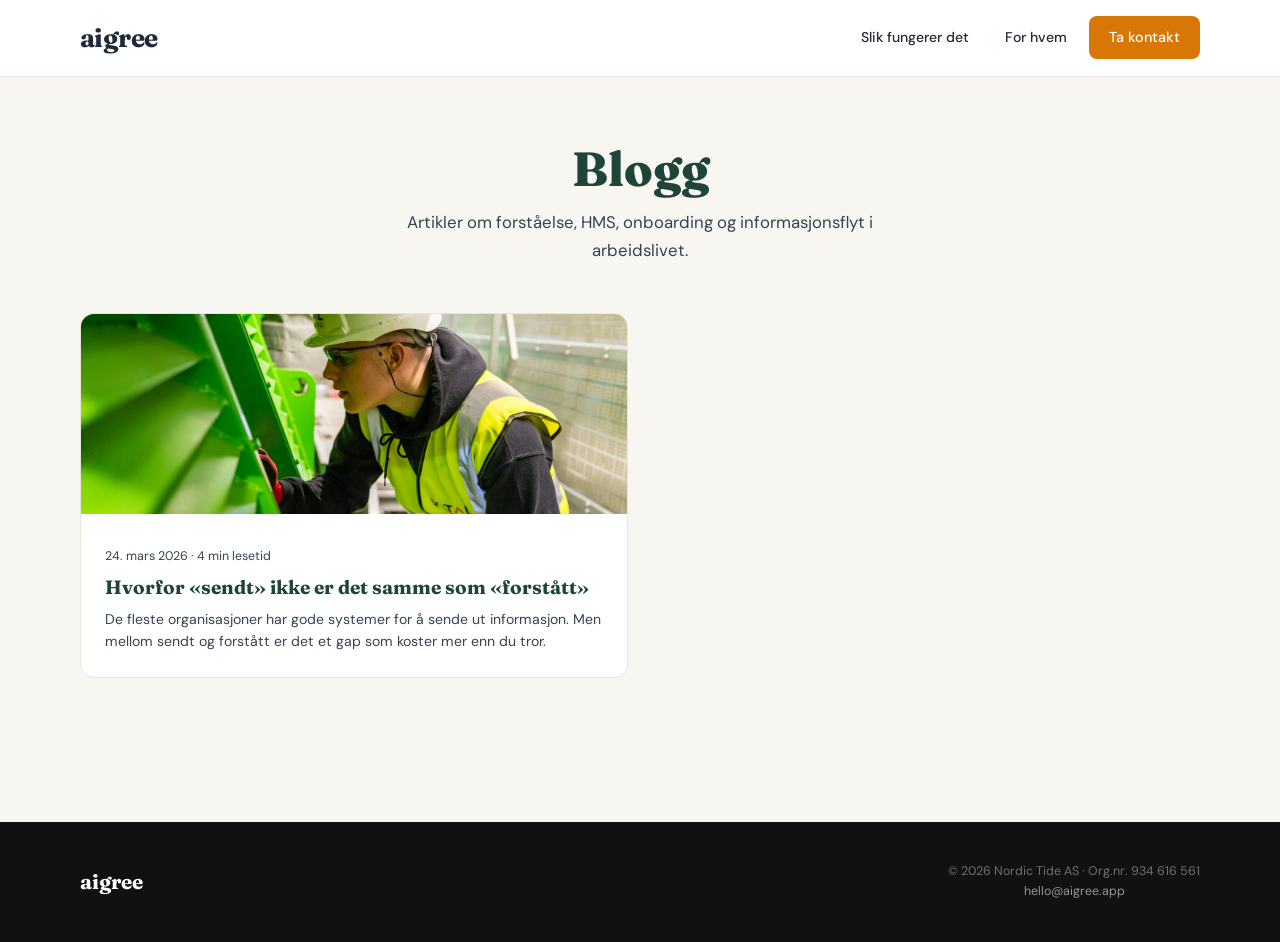
==== blogg/index.html @ a33f4e33 "Add robots.txt, sitemap.xml, and noindex on blog pages - robots.txt: allow all except /blogg/ - site" ====
<!DOCTYPE html>
<html lang="nb">
<head>
<meta charset="UTF-8">
<meta name="viewport" content="width=device-width, initial-scale=1.0">
<title>Blogg — Aigree</title>
<meta name="description" content="Artikler om forståelse, HMS, onboarding og informasjonsflyt i arbeidslivet.">
<meta name="robots" content="noindex, nofollow">
<link rel="canonical" href="https://aigree.no/blogg/">
<meta property="og:type" content="website">
<meta property="og:title" content="Blogg — Aigree">
<meta property="og:description" content="Artikler om forståelse, HMS, onboarding og informasjonsflyt i arbeidslivet.">
<meta property="og:url" content="https://aigree.no/blogg/">
<meta property="og:image" content="https://aigree.no/images/seo-og.jpg">
<link rel="icon" type="image/svg+xml" href="/favicon.svg">
<link rel="preconnect" href="https://fonts.googleapis.com">
<link rel="preconnect" href="https://fonts.gstatic.com" crossorigin>
<link href="https://fonts.googleapis.com/css2?family=Fraunces:opsz,wght@9..144,400;9..144,500;9..144,600;9..144,700;9..144,800&family=DM+Sans:ital,opsz,wght@0,9..40,300;0,9..40,400;0,9..40,500;0,9..40,600;1,9..40,400&display=swap" rel="stylesheet">
<link rel="stylesheet" href="/css/shared.css">
</head>
<body>

<nav>
<div class="container nav-inner">
<a href="/" class="logo">aigree</a>
<div class="nav-links">
<!-- <a href="/blogg/" class="nav-a">Blogg</a> -->
<a href="/#slik-fungerer-det" class="nav-a">Slik fungerer det</a>
<a href="/#hvem-bruker-det" class="nav-a">For hvem</a>
<a href="/#kontakt" class="nav-cta">Ta kontakt</a>
</div>
</div>
</nav>

<section class="blog-header">
<div class="container">
<h1>Blogg</h1>
<p>Artikler om forståelse, HMS, onboarding og informasjonsflyt i arbeidslivet.</p>
</div>
</section>

<section style="padding:0 0 5rem">
<div class="container">
<div class="blog-list">

<a href="/blogg/eksempel" class="blog-card">
<img src="/images/hero-industrial-onboarding.jpg" alt="Arbeider med hjelm i industrielt miljø" class="blog-card-img">
<div class="blog-card-body">
<div class="blog-card-meta">24. mars 2026 · 4 min lesetid</div>
<h2>Hvorfor «sendt» ikke er det samme som «forstått»</h2>
<p>De fleste organisasjoner har gode systemer for å sende ut informasjon. Men mellom sendt og forstått er det et gap som koster mer enn du tror.</p>
</div>
</a>

<!-- Legg til flere blog-card her etter hvert -->

</div>
</div>
</section>

<footer>
<div class="container footer-inner">
<div class="footer-logo">aigree</div>
<div class="footer-text">© 2026 Nordic Tide AS · Org.nr. 934 616 561<br><a href="mailto:hello@aigree.app">hello@aigree.app</a></div>
</div>
</footer>

</body>
</html>
---- css/shared.css ----
/* ═══ Aigree — Shared CSS ═══ */

*,*::before,*::after{margin:0;padding:0;box-sizing:border-box}
:root{
  --sage:#2D5F4F;--sage-l:#3A7A66;--sage-d:#1E4538;
  --cream:#F8F6F1;--cream-w:#F3EFE7;
  --burnt:#D97706;--burnt-l:#F59E0B;
  --charcoal:#1F2937;--charcoal-s:#374151;
  --taupe:#E8E4DB;--taupe-l:#F0EDE6;--white:#fff;
  --font-d:'Fraunces',Georgia,serif;--font-b:'DM Sans',system-ui,sans-serif;
}
html{scroll-behavior:smooth}
body{font-family:var(--font-b);color:var(--charcoal);background:var(--cream);line-height:1.65;font-size:16px;-webkit-font-smoothing:antialiased;overflow-x:hidden}
.container{width:100%;max-width:1200px;margin:0 auto;padding:0 1.25rem}
@media(min-width:768px){.container{padding:0 2rem}}
@media(min-width:1024px){.container{padding:0 2.5rem}}
@keyframes fadeUp{from{opacity:0;transform:translateY(28px)}to{opacity:1;transform:translateY(0)}}
.fade-up{animation:fadeUp .7s ease-out both}
.fade-up-d1{animation:fadeUp .7s .1s ease-out both}
.fade-up-d2{animation:fadeUp .7s .2s ease-out both}
.fade-up-d3{animation:fadeUp .7s .3s ease-out both}
.reveal{opacity:0;transform:translateY(28px);transition:opacity .7s ease-out,transform .7s ease-out}
.reveal.visible{opacity:1;transform:translateY(0)}
.reveal-d1{transition-delay:.1s}.reveal-d2{transition-delay:.2s}.reveal-d3{transition-delay:.3s}

/* Nav */
nav{position:sticky;top:0;z-index:100;background:rgba(255,255,255,.95);backdrop-filter:blur(12px);-webkit-backdrop-filter:blur(12px);border-bottom:1px solid var(--taupe)}
.nav-inner{display:flex;align-items:center;justify-content:space-between;padding-top:1rem;padding-bottom:1rem}
.logo{font-family:var(--font-d);font-size:1.65rem;font-weight:700;color:var(--charcoal);text-decoration:none;letter-spacing:-.02em}
.logo-img{height:32px;width:auto}
.nav-cta{display:inline-flex;align-items:center;gap:.5rem;background:var(--burnt);color:var(--white);font-family:var(--font-b);font-weight:500;font-size:.9rem;padding:.6rem 1.25rem;border-radius:8px;border:none;cursor:pointer;text-decoration:none;transition:all .25s}
.nav-cta:hover{background:var(--burnt-l);transform:translateY(-1px);box-shadow:0 4px 12px rgba(217,119,6,.2)}
.nav-links{display:flex;align-items:center;gap:.5rem}
.nav-a{color:var(--charcoal);text-decoration:none;font-size:.88rem;font-weight:500;padding:7px 14px;border-radius:8px;transition:background .15s}
.nav-a:hover{background:rgba(0,0,0,.04)}
@media(max-width:767px){.nav-a{display:none}}

/* Hero */
.hero{position:relative;padding:5rem 0 6rem;overflow:hidden}
.hero::before{content:'';position:absolute;top:-40%;right:-15%;width:600px;height:600px;border-radius:50%;background:radial-gradient(circle,rgba(45,95,79,.06) 0%,transparent 70%);pointer-events:none}
.hero-grid{position:relative;display:grid;grid-template-columns:1fr;gap:3rem;align-items:center}
@media(min-width:768px){.hero-grid{grid-template-columns:1fr 1fr;gap:3.5rem}}
.hero-content{position:relative}
.hero-tag{display:inline-block;font-size:.85rem;font-weight:500;color:var(--sage);background:rgba(45,95,79,.08);padding:.4rem 1rem;border-radius:100px;margin-bottom:1.5rem;letter-spacing:.02em}
.hero h1{font-family:var(--font-d);font-size:clamp(2.4rem,5.5vw,3.8rem);font-weight:800;color:var(--sage-d);line-height:1.12;letter-spacing:-.025em;margin-bottom:1.5rem}
.hero h1 em{font-style:normal;color:var(--burnt)}
.hero-sub{font-size:1.15rem;color:var(--charcoal-s);line-height:1.7;max-width:600px;margin-bottom:2.25rem}
.hero-cta{display:inline-flex;align-items:center;gap:.6rem;background:var(--burnt);color:var(--white);font-family:var(--font-b);font-weight:600;font-size:1rem;padding:.85rem 1.75rem;border-radius:10px;border:none;cursor:pointer;text-decoration:none;transition:all .25s;box-shadow:0 2px 8px rgba(217,119,6,.2)}
.hero-cta:hover{background:var(--burnt-l);transform:translateY(-2px);box-shadow:0 6px 20px rgba(217,119,6,.25)}
.hero-cta svg{transition:transform .25s}.hero-cta:hover svg{transform:translateX(3px)}
.hero-visual{display:none}
@media(min-width:768px){.hero-visual{display:flex;justify-content:center;align-items:center}}
.hero-visual img{width:100%;border-radius:14px;box-shadow:0 8px 40px rgba(30,69,56,.12);max-width:480px;aspect-ratio:4/3}
.hero-visual .ph{width:100%;aspect-ratio:4/3;max-width:480px}

/* Trust gap */
.trustgap{padding:5.5rem 0;background:var(--cream)}
.trustgap-grid{display:grid;grid-template-columns:1fr;gap:3rem;align-items:center}
@media(min-width:768px){.trustgap-grid{grid-template-columns:1fr 1fr;gap:4rem}}
.trustgap-label{font-family:var(--font-d);font-size:.82rem;font-weight:600;color:var(--burnt);text-transform:uppercase;letter-spacing:.1em;margin-bottom:1rem}
.trustgap h2{font-family:var(--font-d);font-size:clamp(1.8rem,3.5vw,2.6rem);font-weight:700;color:var(--sage-d);line-height:1.2;letter-spacing:-.02em;margin-bottom:1.25rem}
.trustgap-text{color:var(--charcoal-s);font-size:1.02rem;line-height:1.75}
.trustgap-text+.trustgap-text{margin-top:1rem}
.gap-card{background:var(--sage-d);border:none;border-radius:12px;padding:1.25rem 1.5rem;display:flex;align-items:flex-start;gap:1rem;transition:all .3s}
.gap-card:hover{box-shadow:0 4px 16px rgba(30,69,56,.2)}
.gap-icon{flex-shrink:0;width:40px;height:40px;border-radius:10px;display:flex;align-items:center;justify-content:center;background:var(--white)}
.gap-icon svg{width:20px;height:20px;stroke-width:1.8;stroke-linecap:round;stroke-linejoin:round;fill:none}
.gap-icon.send svg{stroke:#22c55e}
.gap-icon.sign svg{stroke:var(--burnt)}
.gap-icon.risk svg{stroke:#dc2626}
.gap-card h4{font-family:var(--font-d);font-size:1rem;font-weight:600;color:var(--cream);margin-bottom:.25rem}
.gap-card p{font-size:.9rem;color:rgba(248,246,241,.75);line-height:1.6}
.trustgap-visual{display:flex;flex-direction:column;gap:1.25rem}

/* Stats */
.stats{padding:4.5rem 0;background:var(--sage-d);color:var(--cream)}
.stats-grid{display:grid;grid-template-columns:repeat(2,1fr);gap:2rem 1.5rem}
@media(min-width:768px){.stats-grid{grid-template-columns:repeat(4,1fr);gap:2rem}}
.stat-item{text-align:center}
.stat-number{font-family:var(--font-d);font-size:clamp(1.6rem,3.5vw,2.4rem);font-weight:700;color:var(--burnt-l);line-height:1.2;margin-bottom:.4rem}
.stat-label{font-size:.88rem;color:rgba(248,246,241,.75);line-height:1.5}
.stat-source{font-size:.72rem;color:rgba(248,246,241,.4);margin-top:.35rem}

/* Diff */
.diff{padding:5.5rem 0;background:var(--white)}
.diff-header{text-align:center;max-width:680px;margin:0 auto 3.5rem}
.diff-header h2{font-family:var(--font-d);font-size:clamp(1.8rem,3.5vw,2.6rem);font-weight:700;color:var(--sage-d);line-height:1.2;letter-spacing:-.02em;margin-bottom:1rem}
.diff-header p{color:var(--charcoal-s);font-size:1.05rem;line-height:1.7}
.diff-grid{display:grid;grid-template-columns:1fr;gap:1.5rem}
@media(min-width:768px){.diff-grid{grid-template-columns:repeat(3,1fr)}}
.diff-card{background:var(--cream);border:1px solid var(--taupe);border-radius:14px;padding:2rem;position:relative;transition:all .3s;overflow:visible}
.diff-card::before{content:'';position:absolute;top:0;left:0;right:0;height:3px;border-radius:14px 14px 0 0;background:var(--sage)}
.diff-card:hover{border-color:var(--sage)}
.diff-card .ph{width:100%;height:140px;margin-bottom:1.25rem;border-radius:10px}
.diff-num{font-family:var(--font-d);font-size:.82rem;font-weight:600;color:var(--burnt);margin-bottom:.75rem;letter-spacing:.05em;display:block}
.diff-card h3{font-family:var(--font-d);font-size:1.3rem;font-weight:700;color:var(--sage-d);margin-bottom:.75rem;line-height:1.3}
.diff-card p{font-size:.92rem;color:var(--charcoal-s);line-height:1.7}

/* Addon */
.addon{padding:4.5rem 0;background:var(--sage-d);border-top:none;border-bottom:none}
.addon-inner{max-width:720px;margin:0 auto;text-align:center}
.addon p{font-family:var(--font-d);font-size:clamp(1.05rem,2vw,1.3rem);font-weight:500;color:var(--cream);line-height:1.65;opacity:.9}

/* Use cases */
.usecases{padding:5.5rem 0;background:var(--cream)}
.usecases-header{text-align:center;max-width:640px;margin:0 auto 3rem}
.usecases-header h2{font-family:var(--font-d);font-size:clamp(1.8rem,3.5vw,2.6rem);font-weight:700;color:var(--sage-d);line-height:1.2;letter-spacing:-.02em;margin-bottom:1rem}
.usecases-header p{color:var(--charcoal-s);font-size:1.02rem;line-height:1.7}
.usecase-grid{display:grid;grid-template-columns:repeat(2,1fr);gap:1rem}
@media(min-width:768px){.usecase-grid{grid-template-columns:repeat(3,1fr)}}
.usecase-card{background:var(--white);border:1px solid var(--taupe);border-radius:12px;padding:1.5rem;transition:all .3s}
.usecase-card:hover{border-color:var(--sage);transform:translateY(-2px);box-shadow:0 4px 16px rgba(45,95,79,.06)}
.usecase-card h4{font-family:var(--font-d);font-size:1rem;font-weight:600;color:var(--charcoal);margin-bottom:.35rem;line-height:1.3}
.usecase-card p{font-size:.82rem;color:var(--charcoal-s);line-height:1.6}
.usecase-img{width:100%;height:120px;object-fit:cover;border-radius:8px;margin-bottom:1rem}

/* Who — tabs */
.who{padding:5rem 0;background:var(--white)}
.who-header{text-align:center;max-width:580px;margin:0 auto 2.5rem}
.who-header h2{font-family:var(--font-d);font-size:clamp(1.8rem,3.5vw,2.4rem);font-weight:700;color:var(--sage-d);line-height:1.2;letter-spacing:-.02em;margin-bottom:.75rem}
.who-header p{color:var(--charcoal-s);font-size:1rem}
.tabs{display:flex;flex-wrap:wrap;justify-content:center;gap:.5rem;margin-bottom:2rem}
.tab{background:var(--cream);border:1.5px solid var(--taupe);border-radius:100px;padding:.55rem 1.25rem;font-size:.85rem;font-weight:600;color:var(--charcoal-s);cursor:pointer;font-family:var(--font-b);transition:all .2s}
.tab:hover{border-color:var(--sage);color:var(--sage)}
.tab.on{background:var(--burnt);border-color:var(--burnt);color:var(--white)}
.pnl{display:none;animation:fadeUp .35s ease}.pnl.on{display:block}
.pnl-card{background:var(--cream);border:1px solid var(--taupe);border-radius:14px;overflow:hidden;display:grid;grid-template-columns:1fr 1fr;max-width:860px;margin:0 auto}
.pnl-info{padding:2rem 1.75rem}
.pnl-h{font-family:var(--font-d);font-size:1.1rem;font-weight:600;color:var(--sage-d);margin-bottom:.6rem}
.pnl-p{font-size:.9rem;color:var(--charcoal-s);line-height:1.65;margin-bottom:1rem}
.pnl-tags{display:flex;gap:.4rem;flex-wrap:wrap}
.pnl-tag{padding:.25rem .65rem;border-radius:60px;font-size:.7rem;font-weight:600;background:var(--sage);color:var(--white)}
.pnl-for{font-size:.8rem;color:var(--charcoal-s);margin-top:1rem;padding-top:.75rem;border-top:1px solid var(--taupe)}.pnl-for strong{color:var(--charcoal)}
.pnl-img{width:100%;height:160px;margin-bottom:1rem;border-radius:10px}
.pnl-scene{background:var(--cream-w);padding:2rem 1.75rem;display:flex;flex-direction:column;justify-content:center;border-left:1px solid var(--taupe)}
.pnl-scene-lab{font-size:.62rem;font-weight:700;letter-spacing:1.5px;text-transform:uppercase;color:var(--charcoal-s);opacity:.6;margin-bottom:.75rem}
.ps{display:flex;align-items:flex-start;gap:.5rem;font-size:.84rem;color:var(--charcoal-s);margin-bottom:.5rem;line-height:1.5}.ps:last-child{margin-bottom:0}
.psn{flex-shrink:0;width:18px;height:18px;border-radius:50%;background:var(--burnt);color:var(--white);font-size:.56rem;font-weight:700;display:flex;align-items:center;justify-content:center;margin-top:2px}
@media(max-width:767px){
  .pnl-card{grid-template-columns:1fr;border-radius:12px}
  .pnl-scene{border-left:none;border-top:1px solid var(--taupe)}
  .pnl-info,.pnl-scene{padding:1.25rem 1rem}
  .pnl-h{font-size:1rem}.pnl-p{font-size:.85rem}
  .pnl-tags{gap:.3rem}.pnl-tag{font-size:.65rem;padding:.2rem .5rem}
  .pnl-for{font-size:.75rem}
  .pnl-scene-lab{font-size:.58rem}
  .ps{font-size:.8rem;gap:.4rem}.psn{width:16px;height:16px;font-size:.52rem}
  .tabs{display:grid;grid-template-columns:repeat(3,1fr);gap:.4rem;margin-bottom:1.5rem}
  .tab{font-size:.75rem;padding:.45rem .6rem;text-align:center;white-space:nowrap}
  .pnl-img{height:120px}
}

/* Model */
.model{padding:4rem 0;background:var(--cream-w);border-top:1px solid var(--taupe);border-bottom:1px solid var(--taupe)}
.model-inner{display:grid;grid-template-columns:1fr;gap:2.5rem;align-items:center;max-width:900px;margin:0 auto}
@media(min-width:768px){.model-inner{grid-template-columns:1fr 1fr}}
.model h2{font-family:var(--font-d);font-size:clamp(1.5rem,3vw,2rem);font-weight:700;color:var(--sage-d);line-height:1.25;margin-bottom:.75rem}
.model-text{font-size:.95rem;color:var(--charcoal-s);line-height:1.7}

.model-boxes-grid{display:grid;gap:1.5rem;max-width:900px;margin:0 auto;grid-template-columns:1fr auto 1fr}
@media(max-width:767px){.model-boxes-grid{grid-template-columns:1fr;grid-template-rows:auto auto auto}}
.model-boxes-grid .model-box{background:var(--sage-d);color:var(--cream);border-radius:16px;display:flex;flex-direction:column;justify-content:center;align-items:center;text-align:center;aspect-ratio:1/1;padding:2rem;min-height:250px}
.model-boxes-grid .model-box h4{color:var(--cream);font-size:1.15rem;margin:0}
.model-boxes-grid .model-box p{color:var(--cream);opacity:.9;font-size:.95rem;line-height:1.6;margin:.75rem 0 0 0}
.model-boxes-grid .model-arrow{color:var(--burnt);display:flex;align-items:center;justify-content:center;flex-shrink:0}
.model-boxes-grid .model-arrow svg{width:50px;height:50px}
.model-boxes-grid .model-arrow .arrow-h{display:block;animation:arrowPulseH 2s ease-in-out infinite}
.model-boxes-grid .model-arrow .arrow-v{display:none;animation:arrowPulseV 2s ease-in-out infinite}
@keyframes arrowPulseH{0%,100%{transform:translateX(0);opacity:1}50%{transform:translateX(6px);opacity:.6}}
@keyframes arrowPulseV{0%,100%{transform:translateY(0);opacity:1}50%{transform:translateY(6px);opacity:.6}}
@media(max-width:767px){
  .model-boxes-grid .model-arrow{width:100%;justify-content:center}
  .model-boxes-grid .model-arrow .arrow-h{display:none}
  .model-boxes-grid .model-arrow .arrow-v{display:block;margin:0 auto}
}

/* CTA */
.cta-section{padding:5.5rem 0;background:var(--sage-d);color:var(--cream);position:relative;overflow:hidden}
.cta-section::before{content:'';position:absolute;top:-50%;right:-20%;width:500px;height:500px;border-radius:50%;background:radial-gradient(circle,rgba(255,255,255,.04) 0%,transparent 70%)}
.cta-inner{position:relative;max-width:680px;margin:0 auto;text-align:center}
.cta-section h2{font-family:var(--font-d);font-size:clamp(1.8rem,3.5vw,2.6rem);font-weight:700;color:var(--cream);line-height:1.2;letter-spacing:-.02em;margin-bottom:1rem}
.cta-text{font-size:1.05rem;color:rgba(248,246,241,.75);line-height:1.7;margin-bottom:2rem}

/* MailerLite overrides */
#mlb2-33564892.ml-form-embedContainer,
#mlb2-33564892 .ml-form-embedWrapper,
#mlb2-33564892 .ml-form-embedWrapper.embedForm,
#mlb2-33564892 .ml-form-embedWrapper.embedDefault,
#mlb2-33564892 .ml-form-align-center,
#mlb2-33564892 .ml-form-embedBody,
#mlb2-33564892 .ml-block-form,
#mlb2-33564892 .ml-form-formContent,
#mlb2-33564892 .ml-form-fieldRow,
#mlb2-33564892 .ml-field-group,
#mlb2-33564892 .ml-form-embedSubmit,
#mlb2-33564892 .ml-form-embedPermissions{width:100%!important;max-width:100%!important;box-sizing:border-box!important}
#mlb2-33564892.ml-form-embedContainer{display:block!important;margin:0 auto!important;position:static!important}
#mlb2-33564892 .ml-form-embedWrapper{background:transparent!important;border:none!important;border-radius:0!important;padding:0!important;margin:0!important;display:block!important}
#mlb2-33564892 .ml-form-align-center{display:block!important}
#mlb2-33564892 .ml-form-embedBody{padding:0!important}
#mlb2-33564892 .ml-block-form{display:flex!important;flex-direction:column!important}
#mlb2-33564892 .ml-form-formContent{margin:0!important;padding:0!important;float:none!important}
#mlb2-33564892 .ml-form-fieldRow{margin:0 0 .75rem 0!important;float:none!important}
#mlb2-33564892 .ml-form-fieldRow.ml-last-item{margin:0!important}
#mlb2-33564892 .ml-form-fieldRow input{background:rgba(248,246,241,.92)!important;color:var(--charcoal)!important;border:1px solid rgba(248,246,241,.25)!important;border-radius:10px!important;font-family:var(--font-b)!important;font-size:16px!important;padding:.85rem 1.25rem!important;min-height:52px!important;height:auto!important;line-height:1.4!important;transition:all .25s!important;width:100%!important;max-width:100%!important}
#mlb2-33564892 .ml-form-fieldRow input:focus{border-color:var(--burnt)!important;background:var(--cream)!important}
#mlb2-33564892 .ml-form-fieldRow input::placeholder{color:rgba(31,41,55,.45)!important}
#mlb2-33564892 .ml-form-fieldRow input:-webkit-autofill{-webkit-box-shadow:0 0 0 1000px var(--cream) inset!important;-webkit-text-fill-color:var(--charcoal)!important}
#mlb2-33564892 .ml-form-embedSubmit{margin:.75rem 0 0 0!important;float:none!important;order:5!important}
#mlb2-33564892 .ml-form-embedSubmit button.primary{background:var(--burnt)!important;border:none!important;border-radius:10px!important;width:100%!important;max-width:100%!important;font-family:var(--font-b)!important;font-size:1rem!important;font-weight:600!important;padding:.85rem 1.5rem!important;min-height:52px!important;height:auto!important;transition:all .25s!important;cursor:pointer!important;color:var(--white)!important;box-shadow:none!important}
#mlb2-33564892 .ml-form-embedSubmit button.primary:hover{background:var(--burnt-l)!important;transform:translateY(-1px)}
#mlb2-33564892 .ml-form-embedPermissions{padding:0!important;margin:.75rem 0 0 0!important;float:none!important;order:10!important}
#mlb2-33564892 .ml-form-embedPermissions p,#mlb2-33564892 .ml-form-embedPermissions p em{color:rgba(248,246,241,.4)!important;font-family:var(--font-b)!important;font-size:.72rem!important;line-height:1.5!important}
#mlb2-33564892 .ml-form-successContent h4{color:var(--cream)!important;font-family:var(--font-d)!important;font-size:1.3rem!important;font-weight:700!important;text-align:center!important}
#mlb2-33564892 .ml-form-successContent p{color:rgba(248,246,241,.7)!important;font-family:var(--font-b)!important;font-size:1rem!important;text-align:center!important}
#mlb2-33564892 .ml-form-embedWrapper .ml-form-embedBody .ml-form-fieldRow label{display:none!important}
#mlb2-33564892 .ml-form-embedContent{margin:0!important;display:none!important}
.ml-form-embedSubmitLoad:after{border-color:#fff #fff #fff transparent!important}
@keyframes ml-form-embedSubmitLoad{0%{transform:rotate(0deg)}100%{transform:rotate(360deg)}}
.sr-only{position:absolute;width:1px;height:1px;padding:0;margin:-1px;overflow:hidden;clip:rect(0,0,0,0);border:0}

/* Footer */
footer{padding:2.5rem 0;background:#111;border-top:none}
.footer-inner{display:flex;flex-direction:column;align-items:center;gap:.5rem;text-align:center}
@media(min-width:768px){.footer-inner{flex-direction:row;justify-content:space-between}}
.footer-logo{font-family:var(--font-d);font-size:1.3rem;font-weight:700;color:var(--white)}
.footer-text{font-size:.78rem;color:rgba(255,255,255,.4);line-height:1.6}
.footer-text a{color:rgba(255,255,255,.55);text-decoration:none}.footer-text a:hover{color:var(--white)}

/* Responsive */
@media(max-width:767px){
  .hero{padding:5rem 0 5.5rem}
  .hero h1{font-size:clamp(2rem,7vw,2.6rem)}
  .hero-cta{width:100%;justify-content:center}
  .trustgap,.diff,.usecases,.who{padding:3.5rem 0}
  .stats{padding:3rem 0}.cta-section{padding:4rem 0}
  .addon{padding:2.5rem 0}.model{padding:2.5rem 0}
  .usecase-grid{grid-template-columns:1fr 1fr;gap:.75rem}
  .usecase-card{padding:1.1rem}.usecase-card h4{font-size:.9rem}.usecase-card p{font-size:.78rem}
  .gap-card{align-items:center}
}

/* ═══ Blogg ═══ */

/* Bloggoversikt */
.blog-header{text-align:center;max-width:640px;margin:0 auto 3rem;padding:4rem 0 0}
.blog-header h1{font-family:var(--font-d);font-size:clamp(2rem,4vw,3rem);font-weight:800;color:var(--sage-d);line-height:1.15;margin-bottom:.75rem}
.blog-header p{color:var(--charcoal-s);font-size:1.05rem;line-height:1.7}
.blog-list{display:grid;grid-template-columns:1fr;gap:1.5rem;padding-bottom:4rem}
@media(min-width:768px){.blog-list{grid-template-columns:repeat(2,1fr)}}
.blog-card{background:var(--white);border:1px solid var(--taupe);border-radius:14px;overflow:hidden;transition:all .3s;text-decoration:none;color:inherit;display:block}
.blog-card:hover{border-color:var(--sage);transform:translateY(-3px);box-shadow:0 8px 30px rgba(45,95,79,.08)}
.blog-card-img{width:100%;height:200px;object-fit:cover}
.blog-card-body{padding:1.5rem}
.blog-card-meta{font-size:.78rem;color:var(--charcoal-s);margin-bottom:.5rem}
.blog-card-body h2{font-family:var(--font-d);font-size:1.2rem;font-weight:700;color:var(--sage-d);line-height:1.3;margin-bottom:.5rem}
.blog-card-body p{font-size:.88rem;color:var(--charcoal-s);line-height:1.6}

/* Artikkelsider */
.article{padding:3rem 0 5rem}
.article-header{max-width:720px;margin:0 auto 2.5rem;text-align:center}
.article-header h1{font-family:var(--font-d);font-size:clamp(1.8rem,4vw,2.8rem);font-weight:800;color:var(--sage-d);line-height:1.15;margin-bottom:1rem}
.article-meta{font-size:.88rem;color:var(--charcoal-s);display:flex;gap:1rem;justify-content:center;flex-wrap:wrap}
.article-hero{width:100%;max-width:720px;margin:0 auto 2.5rem;border-radius:14px;overflow:hidden}
.article-hero img{width:100%;height:auto;display:block}
.article-content{max-width:720px;margin:0 auto}
.article-content h2{font-family:var(--font-d);font-size:1.5rem;font-weight:700;color:var(--sage-d);margin:2.5rem 0 1rem;line-height:1.3}
.article-content h3{font-family:var(--font-d);font-size:1.2rem;font-weight:600;color:var(--charcoal);margin:2rem 0 .75rem;line-height:1.3}
.article-content p{font-size:1.02rem;color:var(--charcoal-s);line-height:1.8;margin-bottom:1.25rem}
.article-content ul,.article-content ol{margin:0 0 1.25rem 1.5rem;color:var(--charcoal-s);line-height:1.8}
.article-content li{margin-bottom:.5rem}
.article-content img{width:100%;border-radius:10px;margin:1.5rem 0}
.article-content blockquote{border-left:3px solid var(--sage);padding:1rem 1.5rem;margin:1.5rem 0;background:rgba(45,95,79,.04);border-radius:0 8px 8px 0;font-style:italic;color:var(--charcoal-s)}
.article-content a{color:var(--sage);text-decoration:underline;text-underline-offset:2px}
.article-content a:hover{color:var(--sage-l)}
.article-back{display:inline-flex;align-items:center;gap:.4rem;color:var(--sage);font-size:.9rem;font-weight:500;text-decoration:none;margin-bottom:2rem}
.article-back:hover{color:var(--sage-l)}
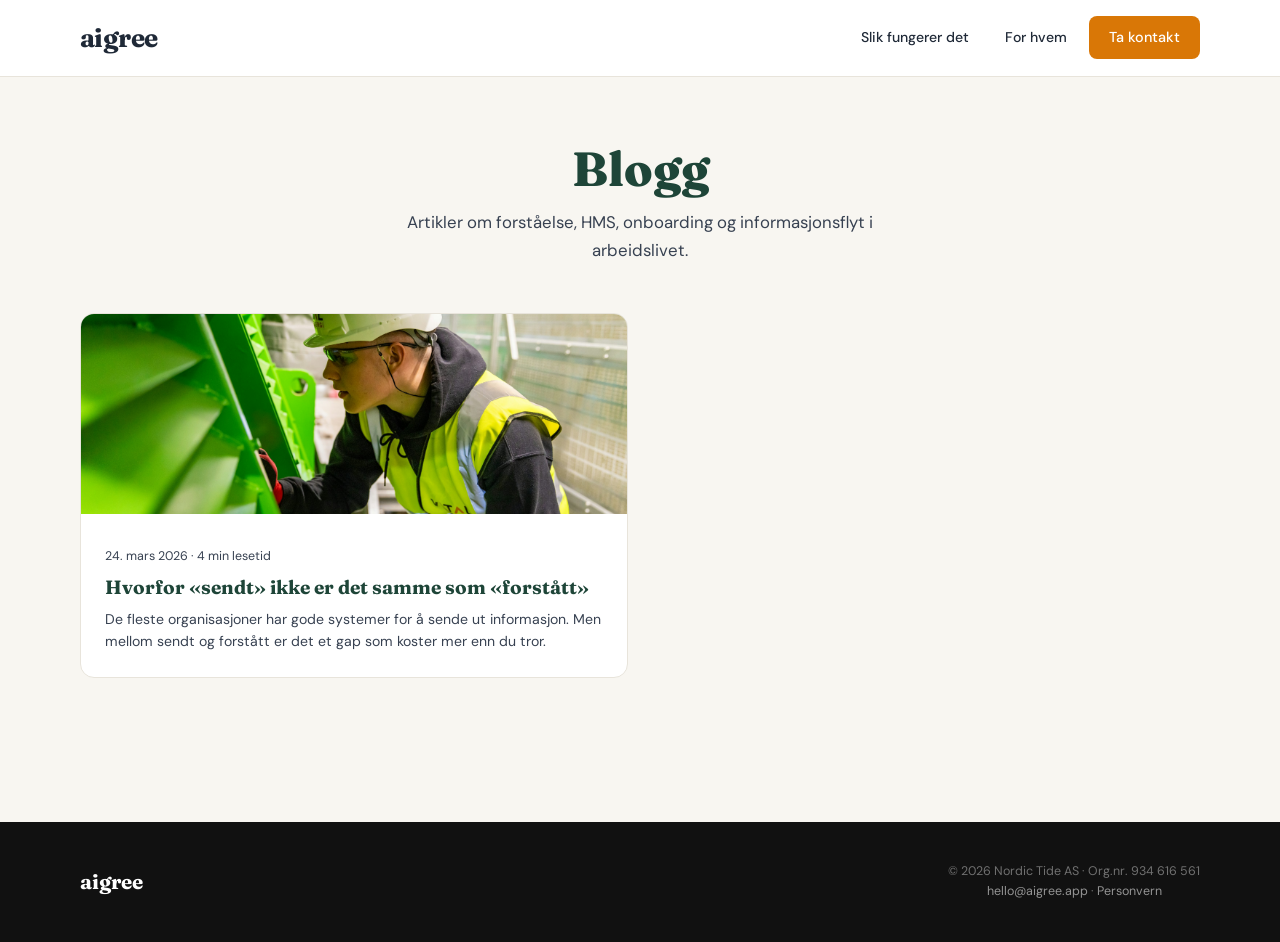
==== commit ba07b586: "Add privacy policy page at /personvern/ - Full GDPR-compliant privacy policy in Norwegian - Covers: " ====
--- a/blogg/index.html
+++ b/blogg/index.html
@@ -61,7 +61,7 @@
 <footer>
 <div class="container footer-inner">
 <div class="footer-logo">aigree</div>
-<div class="footer-text">© 2026 Nordic Tide AS · Org.nr. 934 616 561<br><a href="mailto:hello@aigree.app">hello@aigree.app</a></div>
+<div class="footer-text">© 2026 Nordic Tide AS · Org.nr. 934 616 561<br><a href="mailto:hello@aigree.app">hello@aigree.app</a> · <a href="/personvern/">Personvern</a></div>
 </div>
 </footer>
 
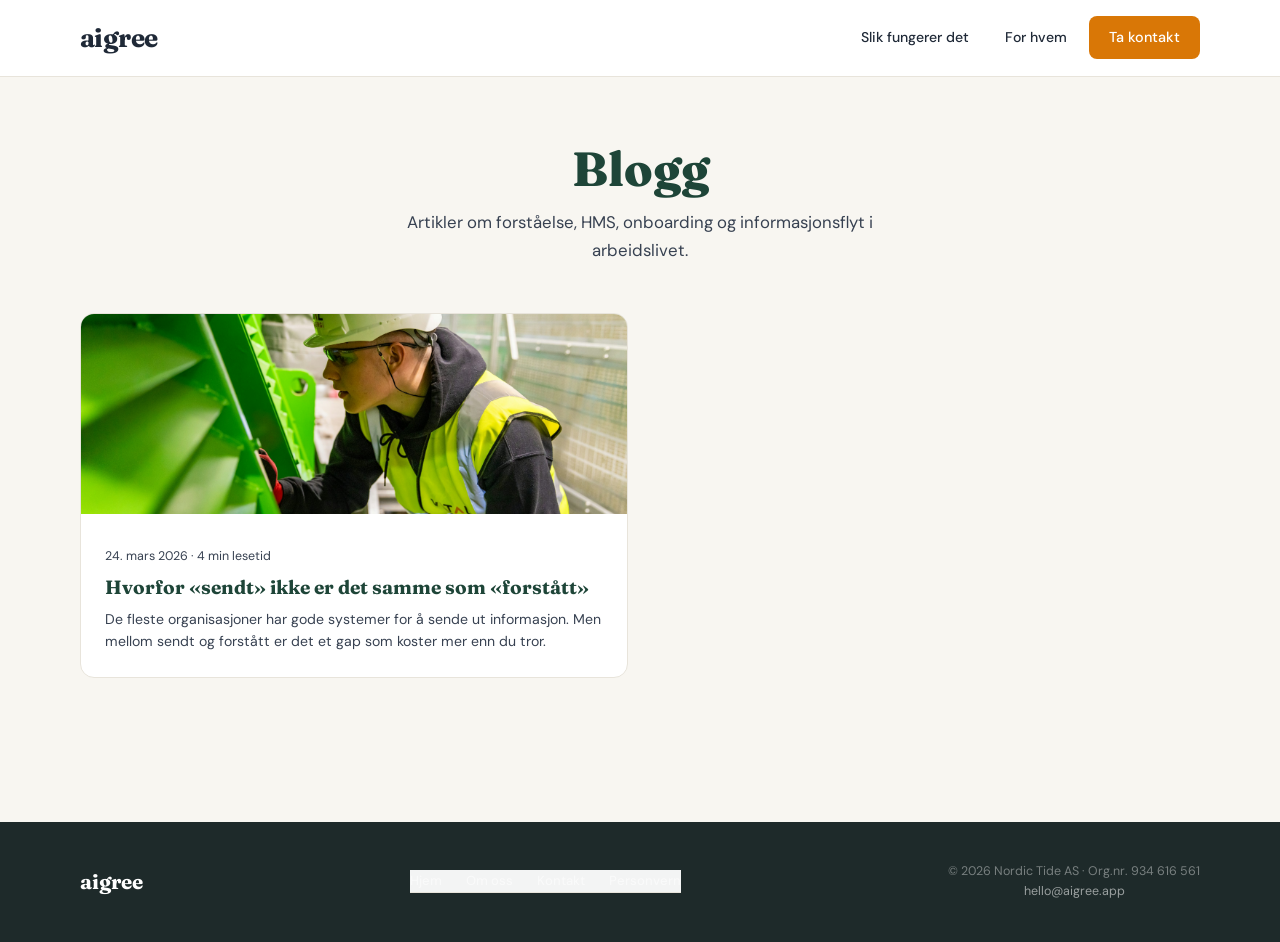
==== commit cbcf2c60: "Add footer navigation with links to all pages Footer now has: logo | nav (Hjem, Om oss, Kontakt, Per" ====
--- a/blogg/index.html
+++ b/blogg/index.html
@@ -61,7 +61,13 @@
 <footer>
 <div class="container footer-inner">
 <div class="footer-logo">aigree</div>
-<div class="footer-text">© 2026 Nordic Tide AS · Org.nr. 934 616 561<br><a href="mailto:hello@aigree.app">hello@aigree.app</a> · <a href="/personvern/">Personvern</a></div>
+<nav class="footer-nav">
+<a href="/">Hjem</a>
+<a href="/om/">Om oss</a>
+<a href="/kontakt/">Kontakt</a>
+<a href="/personvern/">Personvern</a>
+</nav>
+<div class="footer-text">© 2026 Nordic Tide AS · Org.nr. 934 616 561<br><a href="mailto:hello@aigree.app">hello@aigree.app</a></div>
 </div>
 </footer>
 
--- a/css/shared.css
+++ b/css/shared.css
@@ -220,12 +220,15 @@
 .sr-only{position:absolute;width:1px;height:1px;padding:0;margin:-1px;overflow:hidden;clip:rect(0,0,0,0);border:0}
 
 /* Footer */
-footer{padding:2.5rem 0;background:#111;border-top:none}
+footer{padding:2.5rem 0;background:#1E2A2A;border-top:none}
 .footer-inner{display:flex;flex-direction:column;align-items:center;gap:.5rem;text-align:center}
 @media(min-width:768px){.footer-inner{flex-direction:row;justify-content:space-between}}
 .footer-logo{font-family:var(--font-d);font-size:1.3rem;font-weight:700;color:var(--white)}
 .footer-text{font-size:.78rem;color:rgba(255,255,255,.4);line-height:1.6}
 .footer-text a{color:rgba(255,255,255,.55);text-decoration:none}.footer-text a:hover{color:var(--white)}
+.footer-nav{display:flex;gap:1.5rem;flex-wrap:wrap;justify-content:center}
+.footer-nav a{color:rgba(255,255,255,.55);text-decoration:none;font-size:.82rem;font-weight:500;transition:color .15s}
+.footer-nav a:hover{color:var(--white)}
 
 /* Responsive */
 @media(max-width:767px){
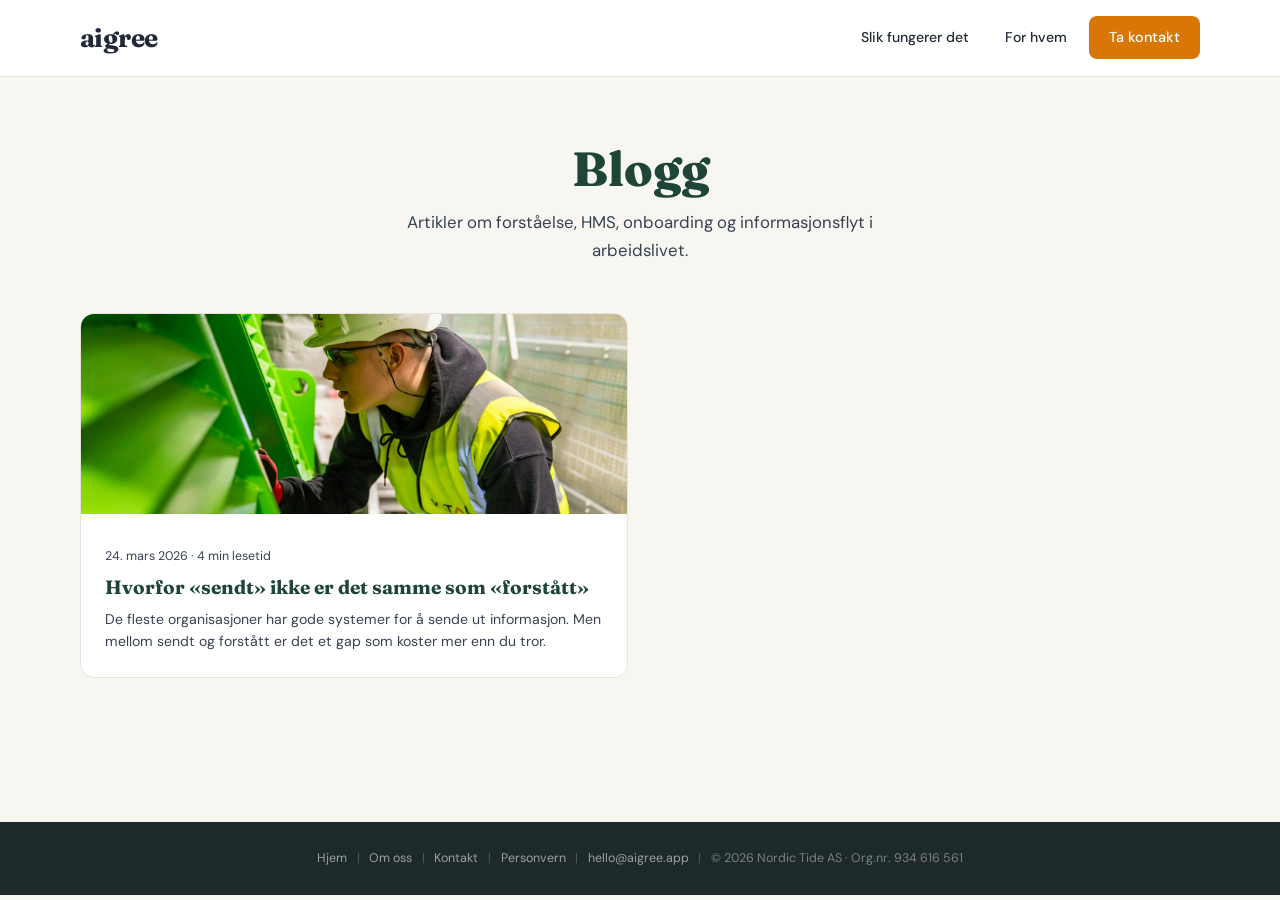
==== commit 46e089a9: "Simplify footer to single line with pipe separators Hjem | Om oss | Kontakt | Personvern | hello@aig" ====
--- a/blogg/index.html
+++ b/blogg/index.html
@@ -60,14 +60,7 @@
 
 <footer>
 <div class="container footer-inner">
-<div class="footer-logo">aigree</div>
-<nav class="footer-nav">
-<a href="/">Hjem</a>
-<a href="/om/">Om oss</a>
-<a href="/kontakt/">Kontakt</a>
-<a href="/personvern/">Personvern</a>
-</nav>
-<div class="footer-text">© 2026 Nordic Tide AS · Org.nr. 934 616 561<br><a href="mailto:hello@aigree.app">hello@aigree.app</a></div>
+<a href="/">Hjem</a><span class="footer-sep">|</span><a href="/om/">Om oss</a><span class="footer-sep">|</span><a href="/kontakt/">Kontakt</a><span class="footer-sep">|</span><a href="/personvern/">Personvern</a><span class="footer-sep">|</span><a href="mailto:hello@aigree.app">hello@aigree.app</a><span class="footer-sep">|</span><span>© 2026 Nordic Tide AS · Org.nr. 934 616 561</span>
 </div>
 </footer>
 
--- a/css/shared.css
+++ b/css/shared.css
@@ -220,15 +220,11 @@
 .sr-only{position:absolute;width:1px;height:1px;padding:0;margin:-1px;overflow:hidden;clip:rect(0,0,0,0);border:0}
 
 /* Footer */
-footer{padding:2.5rem 0;background:#1E2A2A;border-top:none}
-.footer-inner{display:flex;flex-direction:column;align-items:center;gap:.5rem;text-align:center}
-@media(min-width:768px){.footer-inner{flex-direction:row;justify-content:space-between}}
-.footer-logo{font-family:var(--font-d);font-size:1.3rem;font-weight:700;color:var(--white)}
-.footer-text{font-size:.78rem;color:rgba(255,255,255,.4);line-height:1.6}
-.footer-text a{color:rgba(255,255,255,.55);text-decoration:none}.footer-text a:hover{color:var(--white)}
-.footer-nav{display:flex;gap:1.5rem;flex-wrap:wrap;justify-content:center}
-.footer-nav a{color:rgba(255,255,255,.55);text-decoration:none;font-size:.82rem;font-weight:500;transition:color .15s}
-.footer-nav a:hover{color:var(--white)}
+footer{padding:1.5rem 0;background:#1E2A2A;border-top:none}
+.footer-inner{display:flex;align-items:center;justify-content:center;gap:0;flex-wrap:wrap;text-align:center;font-size:.78rem;color:rgba(255,255,255,.4);line-height:2}
+.footer-inner a{color:rgba(255,255,255,.55);text-decoration:none;transition:color .15s}
+.footer-inner a:hover{color:var(--white)}
+.footer-sep{margin:0 .6rem;color:rgba(255,255,255,.2)}
 
 /* Responsive */
 @media(max-width:767px){
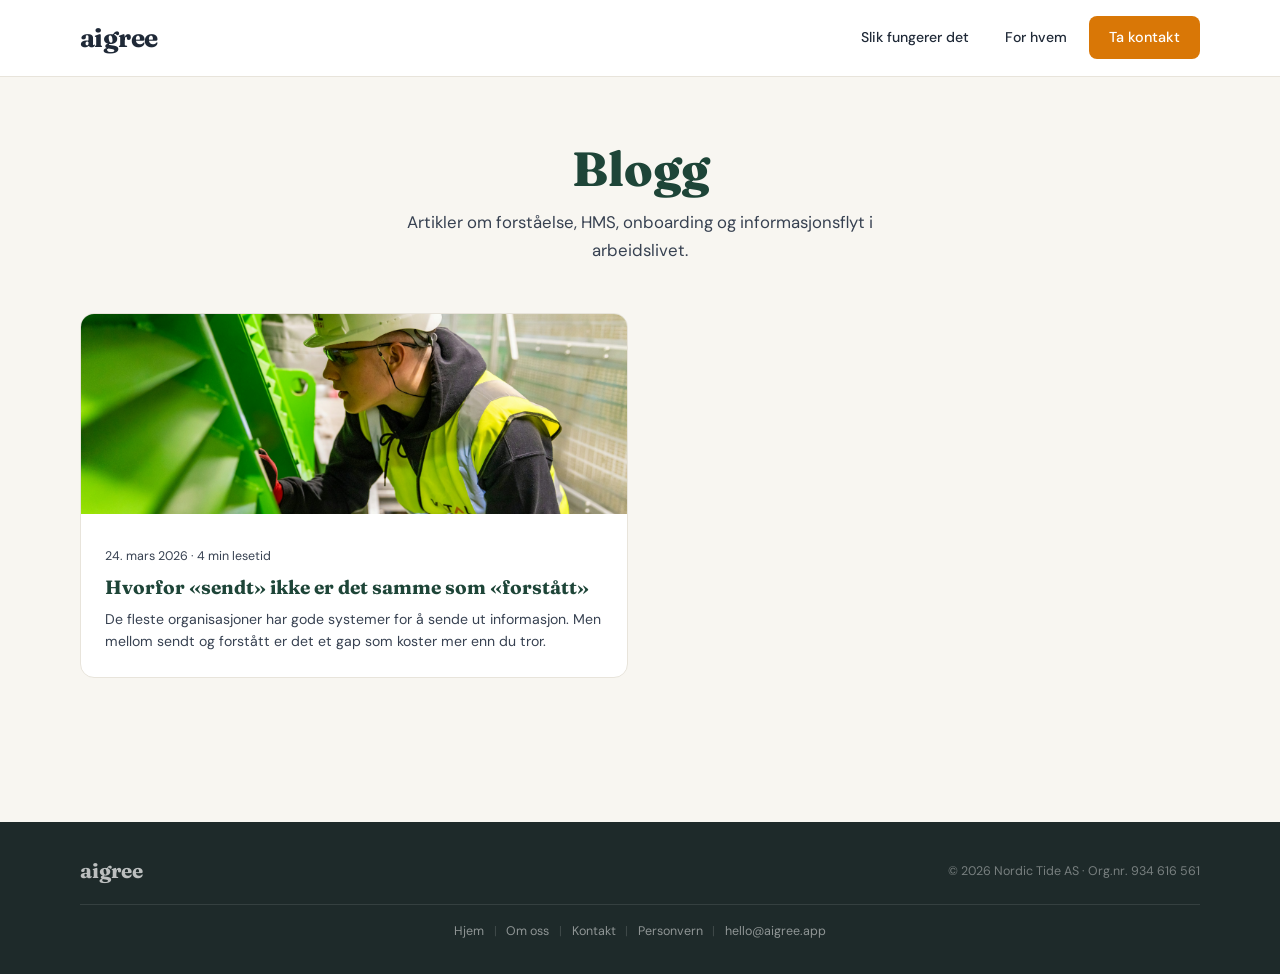
==== commit 45ab9496: "Redesign footer: two rows with logo/company top, nav links bottom Top row: aigree (left) | Nordic Ti" ====
--- a/blogg/index.html
+++ b/blogg/index.html
@@ -60,7 +60,8 @@
 
 <footer>
 <div class="container footer-inner">
-<a href="/">Hjem</a><span class="footer-sep">|</span><a href="/om/">Om oss</a><span class="footer-sep">|</span><a href="/kontakt/">Kontakt</a><span class="footer-sep">|</span><a href="/personvern/">Personvern</a><span class="footer-sep">|</span><a href="mailto:hello@aigree.app">hello@aigree.app</a><span class="footer-sep">|</span><span>© 2026 Nordic Tide AS · Org.nr. 934 616 561</span>
+<div class="footer-top"><div class="footer-logo">aigree</div><div class="footer-company">© 2026 Nordic Tide AS · Org.nr. 934 616 561</div></div>
+<div class="footer-links"><a href="/">Hjem</a><span class="footer-sep">|</span><a href="/om/">Om oss</a><span class="footer-sep">|</span><a href="/kontakt/">Kontakt</a><span class="footer-sep">|</span><a href="/personvern/">Personvern</a><span class="footer-sep">|</span><a href="mailto:hello@aigree.app">hello@aigree.app</a></div>
 </div>
 </footer>
 
--- a/css/shared.css
+++ b/css/shared.css
@@ -220,11 +220,14 @@
 .sr-only{position:absolute;width:1px;height:1px;padding:0;margin:-1px;overflow:hidden;clip:rect(0,0,0,0);border:0}
 
 /* Footer */
-footer{padding:1.5rem 0;background:#1E2A2A;border-top:none}
-.footer-inner{display:flex;align-items:center;justify-content:center;gap:0;flex-wrap:wrap;text-align:center;font-size:.78rem;color:rgba(255,255,255,.4);line-height:2}
-.footer-inner a{color:rgba(255,255,255,.55);text-decoration:none;transition:color .15s}
-.footer-inner a:hover{color:var(--white)}
-.footer-sep{margin:0 .6rem;color:rgba(255,255,255,.2)}
+footer{padding:2rem 0;background:#1E2A2A;border-top:none}
+.footer-top{display:flex;align-items:center;justify-content:space-between;padding-bottom:1rem;border-bottom:1px solid rgba(255,255,255,.1);margin-bottom:1rem}
+.footer-logo{font-family:var(--font-d);font-size:1.3rem;font-weight:700;color:rgba(255,255,255,.7)}
+.footer-company{font-size:.78rem;color:rgba(255,255,255,.4)}
+.footer-links{display:flex;align-items:center;justify-content:center;gap:0;flex-wrap:wrap;font-size:.78rem;color:rgba(255,255,255,.4)}
+.footer-links a{color:rgba(255,255,255,.5);text-decoration:none;transition:color .15s}
+.footer-links a:hover{color:var(--white)}
+.footer-sep{margin:0 .6rem;color:rgba(255,255,255,.15)}
 
 /* Responsive */
 @media(max-width:767px){
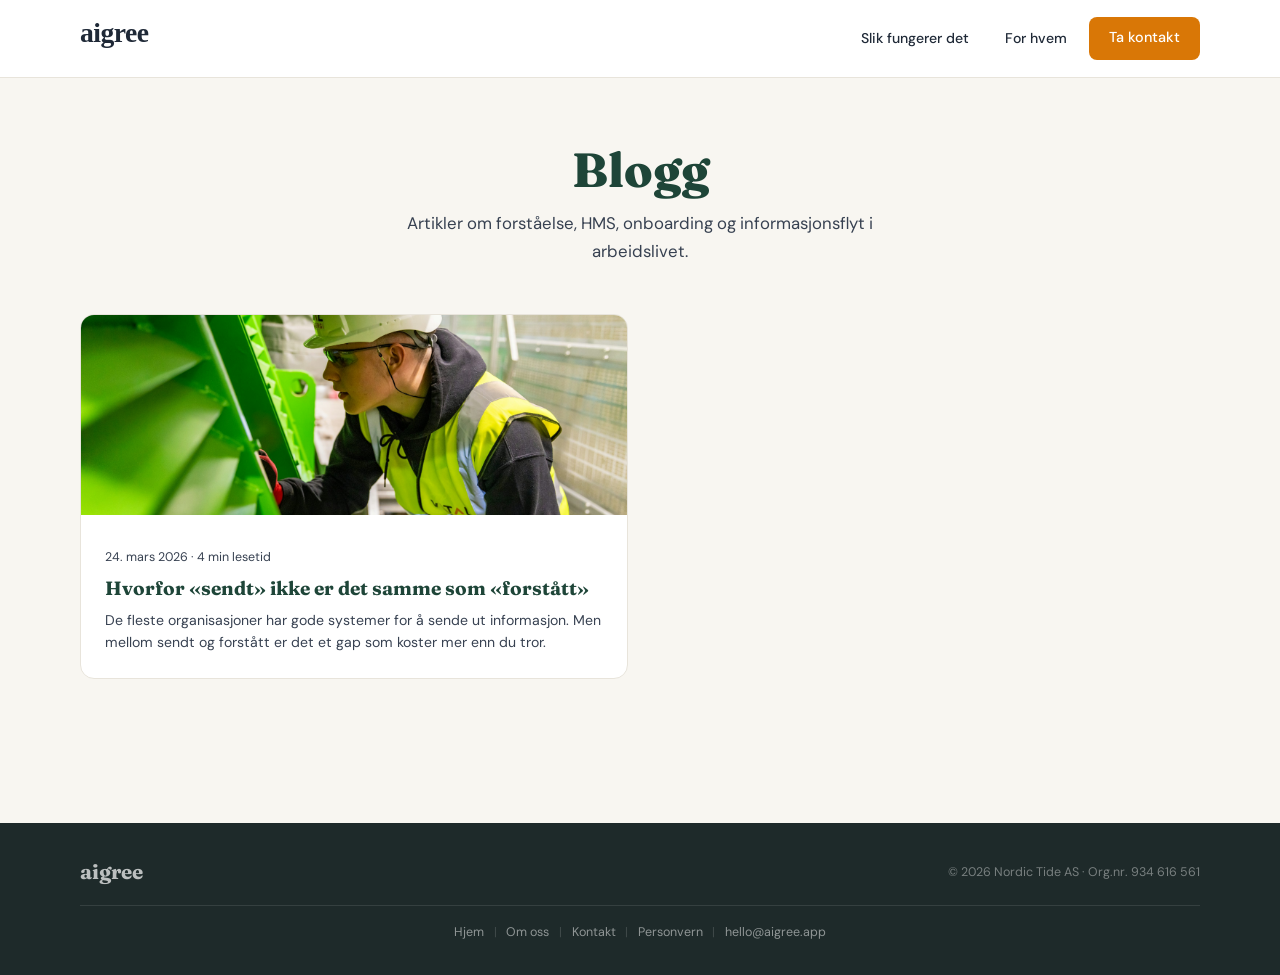
==== commit 1e61d13f: "Cleanup: fix consistency issues across all pages - Fix logo: blogg + 404 now use SVG logo instead of" ====
--- a/blogg/index.html
+++ b/blogg/index.html
@@ -22,7 +22,7 @@
 
 <nav>
 <div class="container nav-inner">
-<a href="/" class="logo">aigree</a>
+<a href="/" class="logo"><img src="/images/logo.svg" alt="Aigree" class="logo-img"></a>
 <div class="nav-links">
 <!-- <a href="/blogg/" class="nav-a">Blogg</a> -->
 <a href="/#slik-fungerer-det" class="nav-a">Slik fungerer det</a>
@@ -65,5 +65,6 @@
 </div>
 </footer>
 
+<script data-goatcounter="https://aigree.goatcounter.com/count" async src="//gc.zgo.at/count.js"></script>
 </body>
 </html>
--- a/css/shared.css
+++ b/css/shared.css
@@ -51,7 +51,7 @@
 .hero-visual{display:none}
 @media(min-width:768px){.hero-visual{display:flex;justify-content:center;align-items:center}}
 .hero-visual img{width:100%;border-radius:14px;box-shadow:0 8px 40px rgba(30,69,56,.12);max-width:480px;aspect-ratio:4/3}
-.hero-visual .ph{width:100%;aspect-ratio:4/3;max-width:480px}
+
 
 /* Trust gap */
 .trustgap{padding:5.5rem 0;background:var(--cream)}
@@ -91,7 +91,7 @@
 .diff-card{background:var(--cream);border:1px solid var(--taupe);border-radius:14px;padding:2rem;position:relative;transition:all .3s;overflow:visible}
 .diff-card::before{content:'';position:absolute;top:0;left:0;right:0;height:3px;border-radius:14px 14px 0 0;background:var(--sage)}
 .diff-card:hover{border-color:var(--sage)}
-.diff-card .ph{width:100%;height:140px;margin-bottom:1.25rem;border-radius:10px}
+
 .diff-num{font-family:var(--font-d);font-size:.82rem;font-weight:600;color:var(--burnt);margin-bottom:.75rem;letter-spacing:.05em;display:block}
 .diff-card h3{font-family:var(--font-d);font-size:1.3rem;font-weight:700;color:var(--sage-d);margin-bottom:.75rem;line-height:1.3}
 .diff-card p{font-size:.92rem;color:var(--charcoal-s);line-height:1.7}
@@ -221,12 +221,15 @@
 
 /* Footer */
 footer{padding:2rem 0;background:#1E2A2A;border-top:none}
+.footer-inner{max-width:1200px;margin:0 auto;padding:0 1.25rem}
+@media(min-width:768px){.footer-inner{padding:0 2rem}}
+@media(min-width:1024px){.footer-inner{padding:0 2.5rem}}
 .footer-top{display:flex;align-items:center;justify-content:space-between;padding-bottom:1rem;border-bottom:1px solid rgba(255,255,255,.1);margin-bottom:1rem}
 .footer-logo{font-family:var(--font-d);font-size:1.3rem;font-weight:700;color:rgba(255,255,255,.7)}
 .footer-company{font-size:.78rem;color:rgba(255,255,255,.4)}
 .footer-links{display:flex;align-items:center;justify-content:center;gap:0;flex-wrap:wrap;font-size:.78rem;color:rgba(255,255,255,.4)}
-.footer-links a{color:rgba(255,255,255,.5);text-decoration:none;transition:color .15s}
-.footer-links a:hover{color:var(--white)}
+.footer-links a,.footer-links a:visited,.footer-links a:link{color:rgba(255,255,255,.5)!important;text-decoration:none!important;transition:color .15s}
+.footer-links a:hover{color:var(--white)!important}
 .footer-sep{margin:0 .6rem;color:rgba(255,255,255,.15)}
 
 /* Responsive */
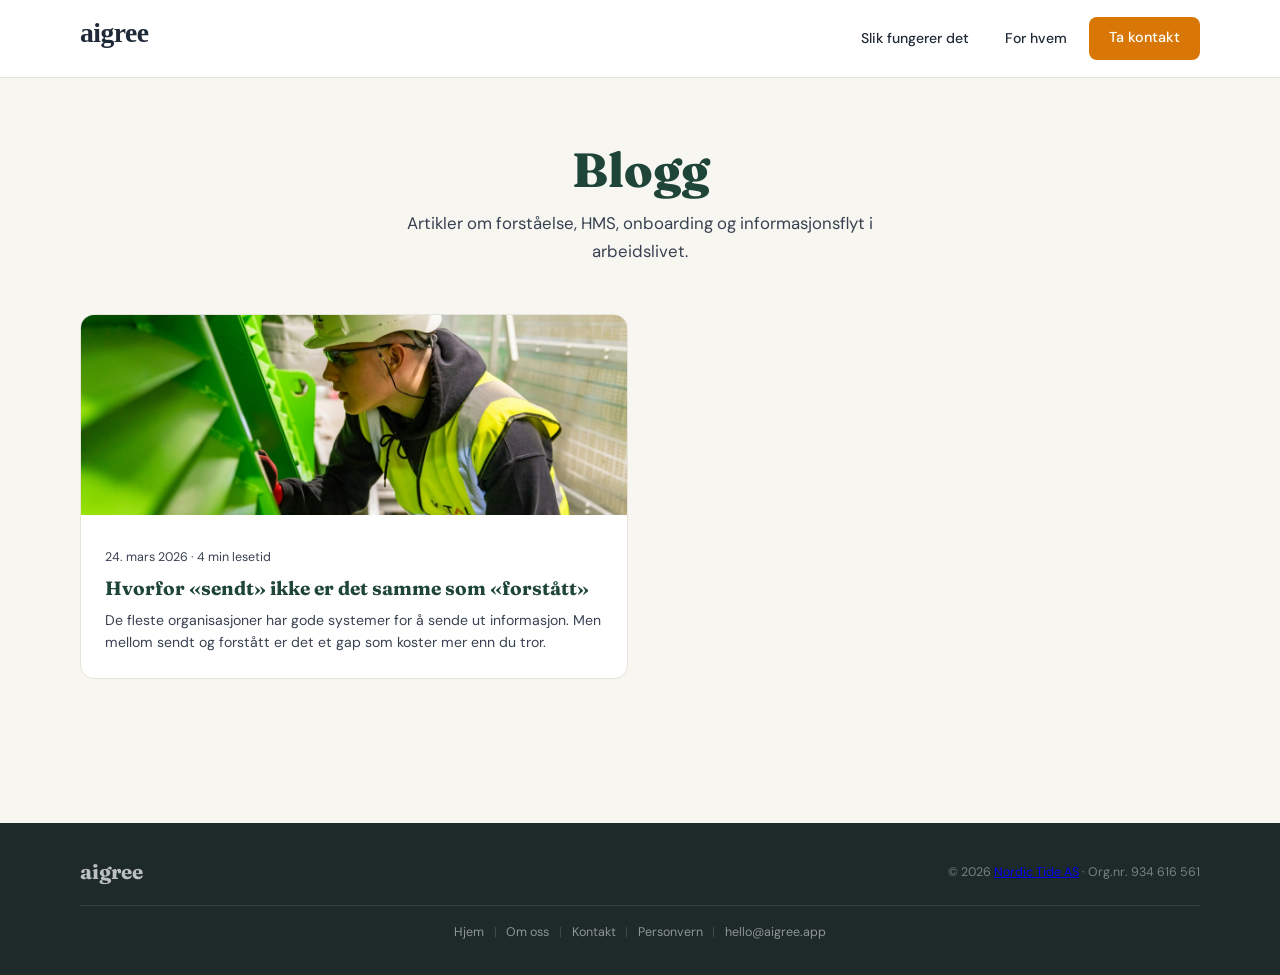
==== commit 16e346d2: "Add Nordic Tide AS link in footer to www.nordictide.tech on all pages" ====
--- a/blogg/index.html
+++ b/blogg/index.html
@@ -60,7 +60,7 @@
 
 <footer>
 <div class="container footer-inner">
-<div class="footer-top"><div class="footer-logo">aigree</div><div class="footer-company">© 2026 Nordic Tide AS · Org.nr. 934 616 561</div></div>
+<div class="footer-top"><div class="footer-logo">aigree</div><div class="footer-company">© 2026 <a href="https://www.nordictide.tech" target="_blank" rel="noopener">Nordic Tide AS</a> · Org.nr. 934 616 561</div></div>
 <div class="footer-links"><a href="/">Hjem</a><span class="footer-sep">|</span><a href="/om/">Om oss</a><span class="footer-sep">|</span><a href="/kontakt/">Kontakt</a><span class="footer-sep">|</span><a href="/personvern/">Personvern</a><span class="footer-sep">|</span><a href="mailto:hello@aigree.app">hello@aigree.app</a></div>
 </div>
 </footer>
--- a/css/shared.css
+++ b/css/shared.css
@@ -50,7 +50,7 @@
 .hero-cta svg{transition:transform .25s}.hero-cta:hover svg{transform:translateX(3px)}
 .hero-visual{display:none}
 @media(min-width:768px){.hero-visual{display:flex;justify-content:center;align-items:center}}
-.hero-visual img{width:100%;border-radius:14px;box-shadow:0 8px 40px rgba(30,69,56,.12);max-width:480px;aspect-ratio:4/3}
+.hero-visual img{width:100%;border-radius:14px;box-shadow:0 8px 40px rgba(30,69,56,.12);max-width:480px;height:auto;object-fit:cover}
 
 
 /* Trust gap */
